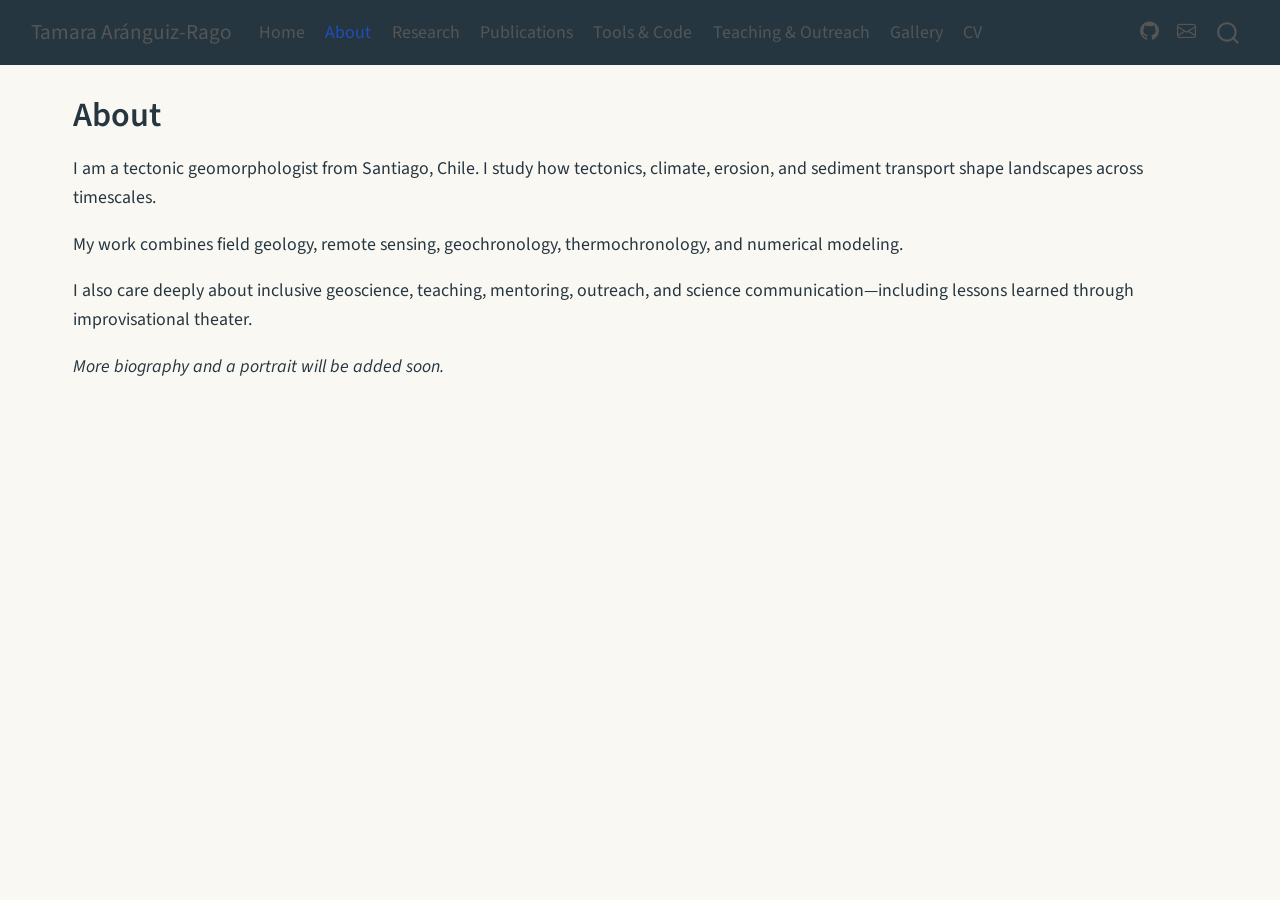
==== docs/about.html @ 6ccb10d1 "Publish Quarto site to docs" ====
<!DOCTYPE html>
<html xmlns="http://www.w3.org/1999/xhtml" lang="en" xml:lang="en"><head>

<meta charset="utf-8">
<meta name="generator" content="quarto-1.9.38">

<meta name="viewport" content="width=device-width, initial-scale=1.0, user-scalable=yes">


<title>About – Tamara Aránguiz-Rago</title>
<style>
/* Default styles provided by pandoc.
** See https://pandoc.org/MANUAL.html#variables-for-html for config info.
*/
code{white-space: pre-wrap;}
span.smallcaps{font-variant: small-caps;}
div.columns{display: flex; gap: min(4vw, 1.5em);}
div.column{flex: auto; overflow-x: auto;}
div.hanging-indent{margin-left: 1.5em; text-indent: -1.5em;}
ul.task-list{list-style: none;}
ul.task-list li input[type="checkbox"] {
  width: 0.8em;
  margin: 0 0.8em 0.2em -1em; /* quarto-specific, see https://github.com/quarto-dev/quarto-cli/issues/4556 */ 
  vertical-align: middle;
}
</style>


<script src="site_libs/quarto-nav/quarto-nav.js"></script>
<script src="site_libs/quarto-nav/headroom.min.js"></script>
<script src="site_libs/clipboard/clipboard.min.js"></script>
<script src="site_libs/quarto-search/autocomplete.umd.js"></script>
<script src="site_libs/quarto-search/fuse.min.js"></script>
<script src="site_libs/quarto-search/quarto-search.js"></script>
<meta name="quarto:offset" content="./">
<script src="site_libs/quarto-html/quarto.js" type="module"></script>
<script src="site_libs/quarto-html/tabsets/tabsets.js" type="module"></script>
<script src="site_libs/quarto-html/popper.min.js"></script>
<script src="site_libs/quarto-html/tippy.umd.min.js"></script>
<script src="site_libs/quarto-html/anchor.min.js"></script>
<link href="site_libs/quarto-html/tippy.css" rel="stylesheet">
<link href="site_libs/quarto-html/quarto-syntax-highlighting-15634bcf2e68342d4ad2dfa704d543f6.css" rel="stylesheet" id="quarto-text-highlighting-styles">
<script src="site_libs/bootstrap/bootstrap.min.js"></script>
<link href="site_libs/bootstrap/bootstrap-icons.css" rel="stylesheet">
<link href="site_libs/bootstrap/bootstrap-158031087360bce0ff56dc785ce39e06.min.css" rel="stylesheet" append-hash="true" id="quarto-bootstrap" data-mode="light">
<script id="quarto-search-options" type="application/json">{
  "location": "navbar",
  "copy-button": false,
  "collapse-after": 3,
  "panel-placement": "end",
  "type": "overlay",
  "limit": 50,
  "keyboard-shortcut": [
    "f",
    "/",
    "s"
  ],
  "show-item-context": false,
  "language": {
    "search-no-results-text": "No results",
    "search-matching-documents-text": "matching documents",
    "search-copy-link-title": "Copy link to search",
    "search-hide-matches-text": "Hide additional matches",
    "search-more-match-text": "more match in this document",
    "search-more-matches-text": "more matches in this document",
    "search-clear-button-title": "Clear",
    "search-text-placeholder": "",
    "search-detached-cancel-button-title": "Cancel",
    "search-submit-button-title": "Submit",
    "search-label": "Search"
  }
}</script>


<link rel="stylesheet" href="styles.css">
</head>

<body class="nav-fixed quarto-light">

<div id="quarto-search-results"></div>
  <header id="quarto-header" class="headroom fixed-top">
    <nav class="navbar navbar-expand-lg " data-bs-theme="dark">
      <div class="navbar-container container-fluid">
      <div class="navbar-brand-container mx-auto">
    <a class="navbar-brand" href="./index.html">
    <span class="navbar-title">Tamara Aránguiz-Rago</span>
    </a>
  </div>
            <div id="quarto-search" class="" title="Search"></div>
          <button class="navbar-toggler" type="button" data-bs-toggle="collapse" data-bs-target="#navbarCollapse" aria-controls="navbarCollapse" role="menu" aria-expanded="false" aria-label="Toggle navigation" onclick="if (window.quartoToggleHeadroom) { window.quartoToggleHeadroom(); }">
  <span class="navbar-toggler-icon"></span>
</button>
          <div class="collapse navbar-collapse" id="navbarCollapse">
            <ul class="navbar-nav navbar-nav-scroll me-auto">
  <li class="nav-item">
    <a class="nav-link" href="./index.html"> 
<span class="menu-text">Home</span></a>
  </li>  
  <li class="nav-item">
    <a class="nav-link active" href="./about.html" aria-current="page"> 
<span class="menu-text">About</span></a>
  </li>  
  <li class="nav-item">
    <a class="nav-link" href="./research.html"> 
<span class="menu-text">Research</span></a>
  </li>  
  <li class="nav-item">
    <a class="nav-link" href="./publications.html"> 
<span class="menu-text">Publications</span></a>
  </li>  
  <li class="nav-item">
    <a class="nav-link" href="./tools.html"> 
<span class="menu-text">Tools &amp; Code</span></a>
  </li>  
  <li class="nav-item">
    <a class="nav-link" href="./teaching-outreach.html"> 
<span class="menu-text">Teaching &amp; Outreach</span></a>
  </li>  
  <li class="nav-item">
    <a class="nav-link" href="./gallery.html"> 
<span class="menu-text">Gallery</span></a>
  </li>  
  <li class="nav-item">
    <a class="nav-link" href="./cv.html"> 
<span class="menu-text">CV</span></a>
  </li>  
</ul>
            <ul class="navbar-nav navbar-nav-scroll ms-auto">
  <li class="nav-item compact">
    <a class="nav-link" href="https://github.com/taranguiz"> <i class="bi bi-github" role="img" aria-label="GitHub">
</i> 
<span class="menu-text"></span></a>
  </li>  
  <li class="nav-item compact">
    <a class="nav-link" href="mailto:tarangui@uw.edu"> <i class="bi bi-envelope" role="img" aria-label="Email">
</i> 
<span class="menu-text"></span></a>
  </li>  
</ul>
          </div> <!-- /navcollapse -->
            <div class="quarto-navbar-tools">
</div>
      </div> <!-- /container-fluid -->
    </nav>
</header>
<!-- content -->
<div id="quarto-content" class="quarto-container page-columns page-rows-contents page-layout-full page-navbar">
<!-- sidebar -->
<!-- margin-sidebar -->
    <div id="quarto-margin-sidebar" class="sidebar margin-sidebar zindex-bottom">
        
    </div>
<!-- main -->
<main class="content column-page" id="quarto-document-content">

<header id="title-block-header" class="quarto-title-block default">
<div class="quarto-title">
<h1 class="title">About</h1>
</div>



<div class="quarto-title-meta column-page">

    
  
    
  </div>
  


</header>


<p>I am a tectonic geomorphologist from Santiago, Chile. I study how tectonics, climate, erosion, and sediment transport shape landscapes across timescales.</p>
<p>My work combines field geology, remote sensing, geochronology, thermochronology, and numerical modeling.</p>
<p>I also care deeply about inclusive geoscience, teaching, mentoring, outreach, and science communication—including lessons learned through improvisational theater.</p>
<p><em>More biography and a portrait will be added soon.</em></p>



</main> <!-- /main -->
<script id="quarto-html-after-body" type="application/javascript">
  window.document.addEventListener("DOMContentLoaded", function (event) {
    const icon = "";
    const anchorJS = new window.AnchorJS();
    anchorJS.options = {
      placement: 'right',
      icon: icon
    };
    anchorJS.add('.anchored');
    const isCodeAnnotation = (el) => {
      for (const clz of el.classList) {
        if (clz.startsWith('code-annotation-')) {                     
          return true;
        }
      }
      return false;
    }
    const onCopySuccess = function(e) {
      // button target
      const button = e.trigger;
      // don't keep focus
      button.blur();
      // flash "checked"
      button.classList.add('code-copy-button-checked');
      var currentTitle = button.getAttribute("title");
      button.setAttribute("title", "Copied!");
      let tooltip;
      if (window.bootstrap) {
        button.setAttribute("data-bs-toggle", "tooltip");
        button.setAttribute("data-bs-placement", "left");
        button.setAttribute("data-bs-title", "Copied!");
        tooltip = new bootstrap.Tooltip(button, 
          { trigger: "manual", 
            customClass: "code-copy-button-tooltip",
            offset: [0, -8]});
        tooltip.show();    
      }
      setTimeout(function() {
        if (tooltip) {
          tooltip.hide();
          button.removeAttribute("data-bs-title");
          button.removeAttribute("data-bs-toggle");
          button.removeAttribute("data-bs-placement");
        }
        button.setAttribute("title", currentTitle);
        button.classList.remove('code-copy-button-checked');
      }, 1000);
      // clear code selection
      e.clearSelection();
    }
    const getTextToCopy = function(trigger) {
      const outerScaffold = trigger.parentElement.cloneNode(true);
      const codeEl = outerScaffold.querySelector('code');
      for (const childEl of codeEl.children) {
        if (isCodeAnnotation(childEl)) {
          childEl.remove();
        }
      }
      return codeEl.innerText;
    }
    const clipboard = new window.ClipboardJS('.code-copy-button:not([data-in-quarto-modal])', {
      text: getTextToCopy
    });
    clipboard.on('success', onCopySuccess);
    if (window.document.getElementById('quarto-embedded-source-code-modal')) {
      const clipboardModal = new window.ClipboardJS('.code-copy-button[data-in-quarto-modal]', {
        text: getTextToCopy,
        container: window.document.getElementById('quarto-embedded-source-code-modal')
      });
      clipboardModal.on('success', onCopySuccess);
    }
      var localhostRegex = new RegExp(/^(?:http|https):\/\/localhost\:?[0-9]*\//);
      var mailtoRegex = new RegExp(/^mailto:/);
        var filterRegex = new RegExp('/' + window.location.host + '/');
      var isInternal = (href) => {
          return filterRegex.test(href) || localhostRegex.test(href) || mailtoRegex.test(href);
      }
      // Inspect non-navigation links and adorn them if external
     var links = window.document.querySelectorAll('a[href]:not(.nav-link):not(.navbar-brand):not(.toc-action):not(.sidebar-link):not(.sidebar-item-toggle):not(.pagination-link):not(.no-external):not([aria-hidden]):not(.dropdown-item):not(.quarto-navigation-tool):not(.about-link)');
      for (var i=0; i<links.length; i++) {
        const link = links[i];
        if (!isInternal(link.href)) {
          // undo the damage that might have been done by quarto-nav.js in the case of
          // links that we want to consider external
          if (link.dataset.originalHref !== undefined) {
            link.href = link.dataset.originalHref;
          }
        }
      }
    function tippyHover(el, contentFn, onTriggerFn, onUntriggerFn) {
      const config = {
        allowHTML: true,
        maxWidth: 500,
        delay: 100,
        arrow: false,
        appendTo: function(el) {
            return el.parentElement;
        },
        interactive: true,
        interactiveBorder: 10,
        theme: 'quarto',
        placement: 'bottom-start',
      };
      if (contentFn) {
        config.content = contentFn;
      }
      if (onTriggerFn) {
        config.onTrigger = onTriggerFn;
      }
      if (onUntriggerFn) {
        config.onUntrigger = onUntriggerFn;
      }
      window.tippy(el, config); 
    }
    const noterefs = window.document.querySelectorAll('a[role="doc-noteref"]');
    for (var i=0; i<noterefs.length; i++) {
      const ref = noterefs[i];
      tippyHover(ref, function() {
        // use id or data attribute instead here
        let href = ref.getAttribute('data-footnote-href') || ref.getAttribute('href');
        try { href = new URL(href).hash; } catch {}
        const id = href.replace(/^#\/?/, "");
        const note = window.document.getElementById(id);
        if (note) {
          return note.innerHTML;
        } else {
          return "";
        }
      });
    }
    const xrefs = window.document.querySelectorAll('a.quarto-xref');
    const processXRef = (id, note) => {
      // Strip column container classes
      const stripColumnClz = (el) => {
        el.classList.remove("page-full", "page-columns");
        if (el.children) {
          for (const child of el.children) {
            stripColumnClz(child);
          }
        }
      }
      stripColumnClz(note)
      if (id === null || id.startsWith('sec-')) {
        // Special case sections, only their first couple elements
        const container = document.createElement("div");
        if (note.children && note.children.length > 2) {
          container.appendChild(note.children[0].cloneNode(true));
          for (let i = 1; i < note.children.length; i++) {
            const child = note.children[i];
            if (child.tagName === "P" && child.innerText === "") {
              continue;
            } else {
              container.appendChild(child.cloneNode(true));
              break;
            }
          }
          if (window.Quarto?.typesetMath) {
            window.Quarto.typesetMath(container);
          }
          return container.innerHTML
        } else {
          if (window.Quarto?.typesetMath) {
            window.Quarto.typesetMath(note);
          }
          return note.innerHTML;
        }
      } else {
        // Remove any anchor links if they are present
        const anchorLink = note.querySelector('a.anchorjs-link');
        if (anchorLink) {
          anchorLink.remove();
        }
        if (window.Quarto?.typesetMath) {
          window.Quarto.typesetMath(note);
        }
        if (note.classList.contains("callout")) {
          return note.outerHTML;
        } else {
          return note.innerHTML;
        }
      }
    }
    for (var i=0; i<xrefs.length; i++) {
      const xref = xrefs[i];
      tippyHover(xref, undefined, function(instance) {
        instance.disable();
        let url = xref.getAttribute('href');
        let hash = undefined; 
        if (url.startsWith('#')) {
          hash = url;
        } else {
          try { hash = new URL(url).hash; } catch {}
        }
        if (hash) {
          const id = hash.replace(/^#\/?/, "");
          const note = window.document.getElementById(id);
          if (note !== null) {
            try {
              const html = processXRef(id, note.cloneNode(true));
              instance.setContent(html);
            } finally {
              instance.enable();
              instance.show();
            }
          } else {
            // See if we can fetch this
            fetch(url.split('#')[0])
            .then(res => res.text())
            .then(html => {
              const parser = new DOMParser();
              const htmlDoc = parser.parseFromString(html, "text/html");
              const note = htmlDoc.getElementById(id);
              if (note !== null) {
                const html = processXRef(id, note);
                instance.setContent(html);
              } 
            }).finally(() => {
              instance.enable();
              instance.show();
            });
          }
        } else {
          // See if we can fetch a full url (with no hash to target)
          // This is a special case and we should probably do some content thinning / targeting
          fetch(url)
          .then(res => res.text())
          .then(html => {
            const parser = new DOMParser();
            const htmlDoc = parser.parseFromString(html, "text/html");
            const note = htmlDoc.querySelector('main.content');
            if (note !== null) {
              // This should only happen for chapter cross references
              // (since there is no id in the URL)
              // remove the first header
              if (note.children.length > 0 && note.children[0].tagName === "HEADER") {
                note.children[0].remove();
              }
              const html = processXRef(null, note);
              instance.setContent(html);
            } 
          }).finally(() => {
            instance.enable();
            instance.show();
          });
        }
      }, function(instance) {
      });
    }
        let selectedAnnoteEl;
        const selectorForAnnotation = ( cell, annotation) => {
          let cellAttr = 'data-code-cell="' + cell + '"';
          let lineAttr = 'data-code-annotation="' +  annotation + '"';
          const selector = 'span[' + cellAttr + '][' + lineAttr + ']';
          return selector;
        }
        const selectCodeLines = (annoteEl) => {
          const doc = window.document;
          const targetCell = annoteEl.getAttribute("data-target-cell");
          const targetAnnotation = annoteEl.getAttribute("data-target-annotation");
          const annoteSpan = window.document.querySelector(selectorForAnnotation(targetCell, targetAnnotation));
          const lines = annoteSpan.getAttribute("data-code-lines").split(",");
          const lineIds = lines.map((line) => {
            return targetCell + "-" + line;
          })
          let top = null;
          let height = null;
          let parent = null;
          if (lineIds.length > 0) {
              //compute the position of the single el (top and bottom and make a div)
              const el = window.document.getElementById(lineIds[0]);
              top = el.offsetTop;
              height = el.offsetHeight;
              parent = el.parentElement.parentElement;
            if (lineIds.length > 1) {
              const lastEl = window.document.getElementById(lineIds[lineIds.length - 1]);
              const bottom = lastEl.offsetTop + lastEl.offsetHeight;
              height = bottom - top;
            }
            if (top !== null && height !== null && parent !== null) {
              // cook up a div (if necessary) and position it 
              let div = window.document.getElementById("code-annotation-line-highlight");
              if (div === null) {
                div = window.document.createElement("div");
                div.setAttribute("id", "code-annotation-line-highlight");
                div.style.position = 'absolute';
                parent.appendChild(div);
              }
              div.style.top = top - 2 + "px";
              div.style.height = height + 4 + "px";
              div.style.left = 0;
              let gutterDiv = window.document.getElementById("code-annotation-line-highlight-gutter");
              if (gutterDiv === null) {
                gutterDiv = window.document.createElement("div");
                gutterDiv.setAttribute("id", "code-annotation-line-highlight-gutter");
                gutterDiv.style.position = 'absolute';
                const codeCell = window.document.getElementById(targetCell);
                const gutter = codeCell.querySelector('.code-annotation-gutter');
                gutter.appendChild(gutterDiv);
              }
              gutterDiv.style.top = top - 2 + "px";
              gutterDiv.style.height = height + 4 + "px";
            }
            selectedAnnoteEl = annoteEl;
          }
        };
        const unselectCodeLines = () => {
          const elementsIds = ["code-annotation-line-highlight", "code-annotation-line-highlight-gutter"];
          elementsIds.forEach((elId) => {
            const div = window.document.getElementById(elId);
            if (div) {
              div.remove();
            }
          });
          selectedAnnoteEl = undefined;
        };
          // Handle positioning of the toggle
      window.addEventListener(
        "resize",
        throttle(() => {
          elRect = undefined;
          if (selectedAnnoteEl) {
            selectCodeLines(selectedAnnoteEl);
          }
        }, 10)
      );
      function throttle(fn, ms) {
      let throttle = false;
      let timer;
        return (...args) => {
          if(!throttle) { // first call gets through
              fn.apply(this, args);
              throttle = true;
          } else { // all the others get throttled
              if(timer) clearTimeout(timer); // cancel #2
              timer = setTimeout(() => {
                fn.apply(this, args);
                timer = throttle = false;
              }, ms);
          }
        };
      }
        // Attach click handler to the DT
        const annoteDls = window.document.querySelectorAll('dt[data-target-cell]');
        for (const annoteDlNode of annoteDls) {
          annoteDlNode.addEventListener('click', (event) => {
            const clickedEl = event.target;
            if (clickedEl !== selectedAnnoteEl) {
              unselectCodeLines();
              const activeEl = window.document.querySelector('dt[data-target-cell].code-annotation-active');
              if (activeEl) {
                activeEl.classList.remove('code-annotation-active');
              }
              selectCodeLines(clickedEl);
              clickedEl.classList.add('code-annotation-active');
            } else {
              // Unselect the line
              unselectCodeLines();
              clickedEl.classList.remove('code-annotation-active');
            }
          });
        }
    const findCites = (el) => {
      const parentEl = el.parentElement;
      if (parentEl) {
        const cites = parentEl.dataset.cites;
        if (cites) {
          return {
            el,
            cites: cites.split(' ')
          };
        } else {
          return findCites(el.parentElement)
        }
      } else {
        return undefined;
      }
    };
    var bibliorefs = window.document.querySelectorAll('a[role="doc-biblioref"]');
    for (var i=0; i<bibliorefs.length; i++) {
      const ref = bibliorefs[i];
      const citeInfo = findCites(ref);
      if (citeInfo) {
        tippyHover(citeInfo.el, function() {
          var popup = window.document.createElement('div');
          citeInfo.cites.forEach(function(cite) {
            var citeDiv = window.document.createElement('div');
            citeDiv.classList.add('hanging-indent');
            citeDiv.classList.add('csl-entry');
            var biblioDiv = window.document.getElementById('ref-' + cite);
            if (biblioDiv) {
              citeDiv.innerHTML = biblioDiv.innerHTML;
            }
            popup.appendChild(citeDiv);
          });
          return popup.innerHTML;
        });
      }
    }
  });
  </script>
</div> <!-- /content -->




</body></html>
---- docs/site_libs/quarto-html/tippy.css ----
.tippy-box[data-animation=fade][data-state=hidden]{opacity:0}[data-tippy-root]{max-width:calc(100vw - 10px)}.tippy-box{position:relative;background-color:#333;color:#fff;border-radius:4px;font-size:14px;line-height:1.4;white-space:normal;outline:0;transition-property:transform,visibility,opacity}.tippy-box[data-placement^=top]>.tippy-arrow{bottom:0}.tippy-box[data-placement^=top]>.tippy-arrow:before{bottom:-7px;left:0;border-width:8px 8px 0;border-top-color:initial;transform-origin:center top}.tippy-box[data-placement^=bottom]>.tippy-arrow{top:0}.tippy-box[data-placement^=bottom]>.tippy-arrow:before{top:-7px;left:0;border-width:0 8px 8px;border-bottom-color:initial;transform-origin:center bottom}.tippy-box[data-placement^=left]>.tippy-arrow{right:0}.tippy-box[data-placement^=left]>.tippy-arrow:before{border-width:8px 0 8px 8px;border-left-color:initial;right:-7px;transform-origin:center left}.tippy-box[data-placement^=right]>.tippy-arrow{left:0}.tippy-box[data-placement^=right]>.tippy-arrow:before{left:-7px;border-width:8px 8px 8px 0;border-right-color:initial;transform-origin:center right}.tippy-box[data-inertia][data-state=visible]{transition-timing-function:cubic-bezier(.54,1.5,.38,1.11)}.tippy-arrow{width:16px;height:16px;color:#333}.tippy-arrow:before{content:"";position:absolute;border-color:transparent;border-style:solid}.tippy-content{position:relative;padding:5px 9px;z-index:1}
---- docs/site_libs/quarto-html/quarto-syntax-highlighting-15634bcf2e68342d4ad2dfa704d543f6.css ----
/* quarto syntax highlight colors */
:root {
  --quarto-hl-ot-color: #003B4F;
  --quarto-hl-at-color: #657422;
  --quarto-hl-ss-color: #20794D;
  --quarto-hl-an-color: #5E5E5E;
  --quarto-hl-fu-color: #4758AB;
  --quarto-hl-st-color: #20794D;
  --quarto-hl-cf-color: #003B4F;
  --quarto-hl-op-color: #5E5E5E;
  --quarto-hl-er-color: #AD0000;
  --quarto-hl-bn-color: #AD0000;
  --quarto-hl-al-color: #AD0000;
  --quarto-hl-va-color: #111111;
  --quarto-hl-bu-color: inherit;
  --quarto-hl-ex-color: inherit;
  --quarto-hl-pp-color: #AD0000;
  --quarto-hl-in-color: #5E5E5E;
  --quarto-hl-vs-color: #20794D;
  --quarto-hl-wa-color: #5E5E5E;
  --quarto-hl-do-color: #5E5E5E;
  --quarto-hl-im-color: #00769E;
  --quarto-hl-ch-color: #20794D;
  --quarto-hl-dt-color: #AD0000;
  --quarto-hl-fl-color: #AD0000;
  --quarto-hl-co-color: #5E5E5E;
  --quarto-hl-cv-color: #5E5E5E;
  --quarto-hl-cn-color: #8f5902;
  --quarto-hl-sc-color: #5E5E5E;
  --quarto-hl-dv-color: #AD0000;
  --quarto-hl-kw-color: #003B4F;
}

/* other quarto variables */
:root {
  --quarto-font-monospace: SFMono-Regular, Menlo, Monaco, Consolas, "Liberation Mono", "Courier New", monospace;
}

/* syntax highlight based on Pandoc's rules */
pre > code.sourceCode > span {
  color: #003B4F;
}

code.sourceCode > span {
  color: #003B4F;
}

div.sourceCode,
div.sourceCode pre.sourceCode {
  color: #003B4F;
}

/* Normal */
code span {
  color: #003B4F;
}

/* Alert */
code span.al {
  color: #AD0000;
  font-style: inherit;
}

/* Annotation */
code span.an {
  color: #5E5E5E;
  font-style: inherit;
}

/* Attribute */
code span.at {
  color: #657422;
  font-style: inherit;
}

/* BaseN */
code span.bn {
  color: #AD0000;
  font-style: inherit;
}

/* BuiltIn */
code span.bu {
  font-style: inherit;
}

/* ControlFlow */
code span.cf {
  color: #003B4F;
  font-weight: bold;
  font-style: inherit;
}

/* Char */
code span.ch {
  color: #20794D;
  font-style: inherit;
}

/* Constant */
code span.cn {
  color: #8f5902;
  font-style: inherit;
}

/* Comment */
code span.co {
  color: #5E5E5E;
  font-style: inherit;
}

/* CommentVar */
code span.cv {
  color: #5E5E5E;
  font-style: italic;
}

/* Documentation */
code span.do {
  color: #5E5E5E;
  font-style: italic;
}

/* DataType */
code span.dt {
  color: #AD0000;
  font-style: inherit;
}

/* DecVal */
code span.dv {
  color: #AD0000;
  font-style: inherit;
}

/* Error */
code span.er {
  color: #AD0000;
  font-style: inherit;
}

/* Extension */
code span.ex {
  font-style: inherit;
}

/* Float */
code span.fl {
  color: #AD0000;
  font-style: inherit;
}

/* Function */
code span.fu {
  color: #4758AB;
  font-style: inherit;
}

/* Import */
code span.im {
  color: #00769E;
  font-style: inherit;
}

/* Information */
code span.in {
  color: #5E5E5E;
  font-style: inherit;
}

/* Keyword */
code span.kw {
  color: #003B4F;
  font-weight: bold;
  font-style: inherit;
}

/* Operator */
code span.op {
  color: #5E5E5E;
  font-style: inherit;
}

/* Other */
code span.ot {
  color: #003B4F;
  font-style: inherit;
}

/* Preprocessor */
code span.pp {
  color: #AD0000;
  font-style: inherit;
}

/* SpecialChar */
code span.sc {
  color: #5E5E5E;
  font-style: inherit;
}

/* SpecialString */
code span.ss {
  color: #20794D;
  font-style: inherit;
}

/* String */
code span.st {
  color: #20794D;
  font-style: inherit;
}

/* Variable */
code span.va {
  color: #111111;
  font-style: inherit;
}

/* VerbatimString */
code span.vs {
  color: #20794D;
  font-style: inherit;
}

/* Warning */
code span.wa {
  color: #5E5E5E;
  font-style: italic;
}

.prevent-inlining {
  content: "</";
}

/*# sourceMappingURL=f23921c56f73e400b49028c9186a1aa0.css.map */
---- docs/styles.css ----
:root {
    --off-white: #faf8f3;
    --ochre: #bd6f3a;
    --slate: #263640;
    --glacier: #4f879b;
    --sand: #eee3d3;
    --border: #d9d4ca;
  }
  
  body {
    background: var(--off-white);
    color: var(--slate);
    font-size: 1.05rem;
    line-height: 1.65;
  }
  
  .navbar {
    background: var(--slate);
  }
  
  h1,
  h2,
  h3 {
    color: var(--slate);
  }
  
  h2 {
    margin-top: 2.5rem;
  }
  
  .hero {
    padding: clamp(1.75rem, 5vw, 4rem);
    margin: 1rem 0 2.5rem;
    border-left: 0.4rem solid var(--ochre);
    border-radius: 0.25rem 1.25rem 1.25rem 0.25rem;
    background: linear-gradient(135deg, var(--sand), #f4eee5);
    font-size: 1.15rem;
  }
  
  .research-card {
    height: 100%;
    padding: 1.5rem;
    border: 1px solid var(--border);
    border-top: 0.3rem solid var(--glacier);
    border-radius: 0.75rem;
    background: #fff;
    box-shadow: 0 0.3rem 1rem rgb(38 54 64 / 8%);
  }
  
  .research-card h3 {
    margin-top: 0;
  }
  
  a {
    color: #326d83;
  }
  
  a:hover {
    color: var(--ochre);
  }
  
  @media (max-width: 768px) {
    .hero {
      padding: 1.5rem;
    }
  }
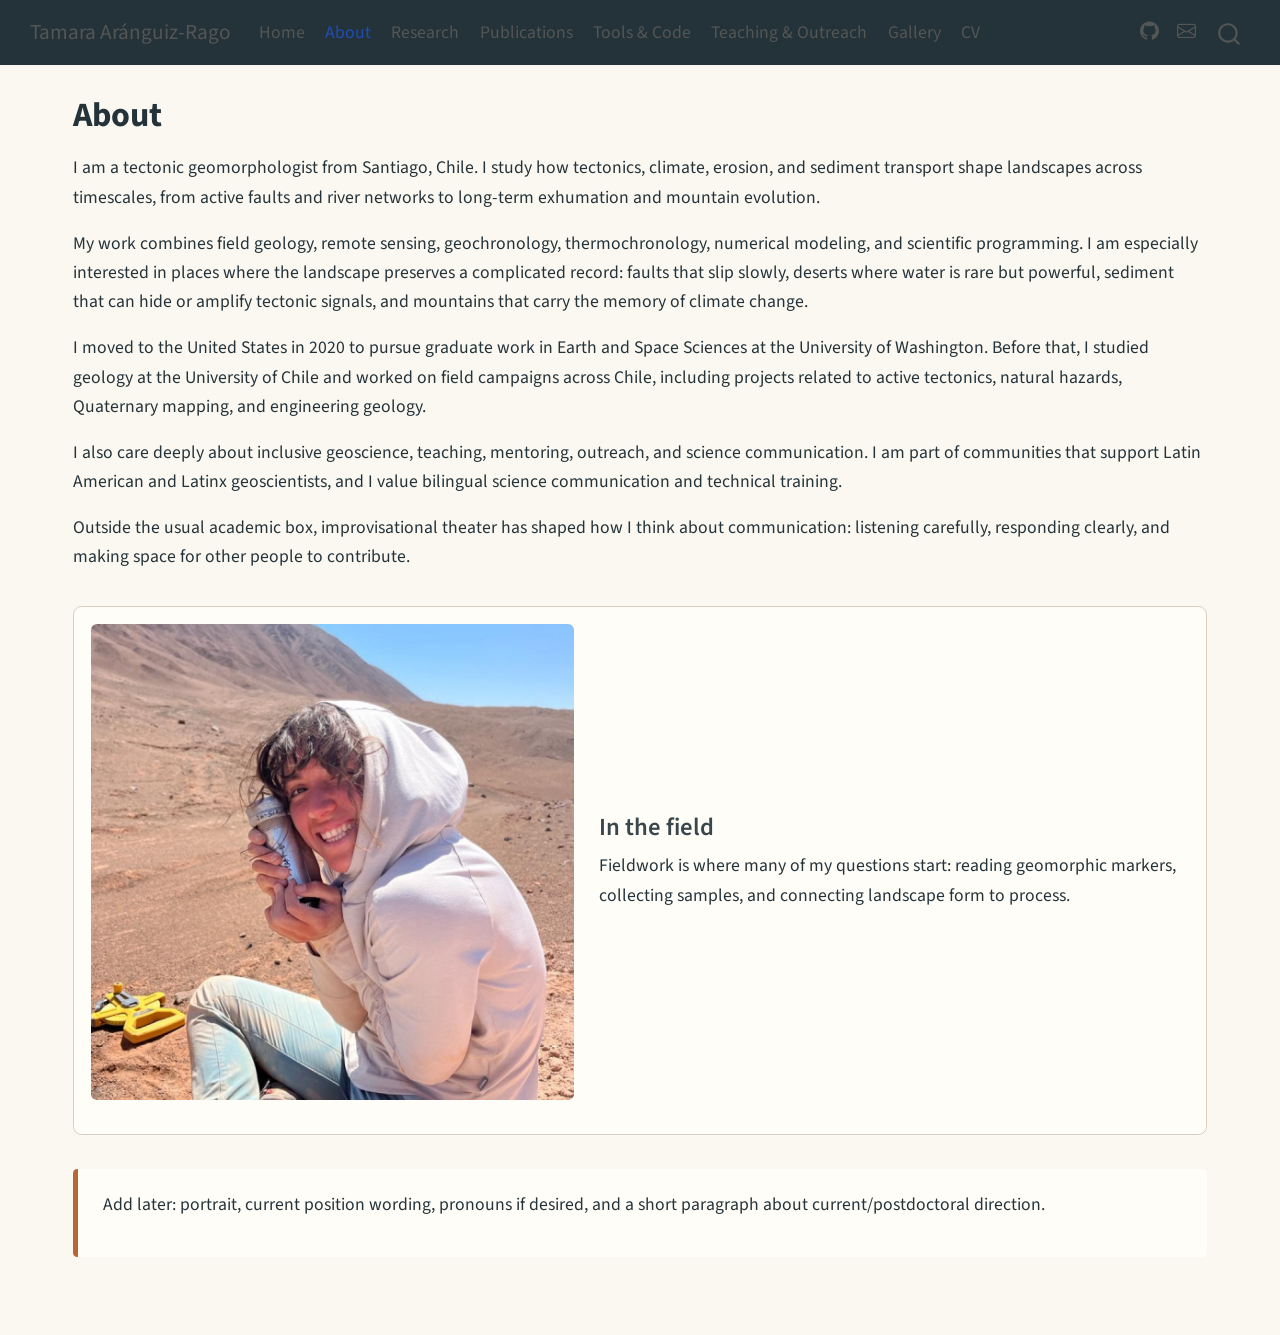
==== commit 2e9a64b8: "set up site with images" ====
--- a/docs/about.html
+++ b/docs/about.html
@@ -172,10 +172,23 @@
 </header>
 
 
-<p>I am a tectonic geomorphologist from Santiago, Chile. I study how tectonics, climate, erosion, and sediment transport shape landscapes across timescales.</p>
-<p>My work combines field geology, remote sensing, geochronology, thermochronology, and numerical modeling.</p>
-<p>I also care deeply about inclusive geoscience, teaching, mentoring, outreach, and science communication—including lessons learned through improvisational theater.</p>
-<p><em>More biography and a portrait will be added soon.</em></p>
+<p>I am a tectonic geomorphologist from Santiago, Chile. I study how tectonics, climate, erosion, and sediment transport shape landscapes across timescales, from active faults and river networks to long-term exhumation and mountain evolution.</p>
+<p>My work combines field geology, remote sensing, geochronology, thermochronology, numerical modeling, and scientific programming. I am especially interested in places where the landscape preserves a complicated record: faults that slip slowly, deserts where water is rare but powerful, sediment that can hide or amplify tectonic signals, and mountains that carry the memory of climate change.</p>
+<p>I moved to the United States in 2020 to pursue graduate work in Earth and Space Sciences at the University of Washington. Before that, I studied geology at the University of Chile and worked on field campaigns across Chile, including projects related to active tectonics, natural hazards, Quaternary mapping, and engineering geology.</p>
+<p>I also care deeply about inclusive geoscience, teaching, mentoring, outreach, and science communication. I am part of communities that support Latin American and Latinx geoscientists, and I value bilingual science communication and technical training.</p>
+<p>Outside the usual academic box, improvisational theater has shaped how I think about communication: listening carefully, responding clearly, and making space for other people to contribute.</p>
+<div class="feature-row">
+<div class="feature-image">
+<p><img src="assets/img/web/osl_salar_grande_2023.jpg" class="img-fluid" alt="Tamara holding an OSL sample tube during fieldwork in the Atacama Desert"></p>
+</div>
+<section id="in-the-field" class="level3 feature-copy">
+<h3 class="anchored" data-anchor-id="in-the-field">In the field</h3>
+<p>Fieldwork is where many of my questions start: reading geomorphic markers, collecting samples, and connecting landscape form to process.</p>
+</section>
+</div>
+<div class="note-box">
+<p>Add later: portrait, current position wording, pronouns if desired, and a short paragraph about current/postdoctoral direction.</p>
+</div>
 
 
 
--- a/docs/styles.css
+++ b/docs/styles.css
@@ -1,66 +1,193 @@
 :root {
-    --off-white: #faf8f3;
-    --ochre: #bd6f3a;
-    --slate: #263640;
-    --glacier: #4f879b;
-    --sand: #eee3d3;
-    --border: #d9d4ca;
+  --off-white: #fbf8f1;
+  --paper: #fffdf8;
+  --ochre: #b86734;
+  --clay: #7a4c3a;
+  --slate: #24333a;
+  --glacier: #437d8f;
+  --moss: #5e6f58;
+  --sand: #eadcc7;
+  --border: #d8cdbf;
+}
+
+body {
+  background: var(--off-white);
+  color: var(--slate);
+  font-size: 1.04rem;
+  line-height: 1.65;
+}
+
+.navbar {
+  background: var(--slate);
+}
+
+h1,
+h2,
+h3 {
+  color: var(--slate);
+}
+
+h2 {
+  margin-top: 2.5rem;
+}
+
+a {
+  color: #2f6f83;
+}
+
+a:hover {
+  color: var(--ochre);
+}
+
+.quarto-title-block .title {
+  font-weight: 700;
+}
+
+.home-hero {
+  min-height: 28rem;
+  display: flex;
+  align-items: end;
+  margin: 0.5rem 0 1.25rem;
+  padding: clamp(1.5rem, 5vw, 4rem);
+  border-radius: 0.5rem;
+  background:
+    linear-gradient(90deg, rgb(24 38 43 / 88%), rgb(24 38 43 / 58%), rgb(24 38 43 / 15%)),
+    url("assets/img/web/salar_grande_fault.jpg") center / cover;
+  color: #fff;
+}
+
+.hero-copy {
+  max-width: 48rem;
+}
+
+.hero-copy h2 {
+  margin: 0 0 1rem;
+  color: #fff;
+  font-size: clamp(2rem, 5vw, 4rem);
+  line-height: 1.05;
+}
+
+.hero-copy p {
+  max-width: 42rem;
+  font-size: 1.12rem;
+}
+
+.hero-copy .btn {
+  margin: 0.75rem 0.5rem 0 0;
+  border-radius: 0.25rem;
+}
+
+.hero-copy .btn-primary {
+  border-color: var(--ochre);
+  background: var(--ochre);
+}
+
+.caption {
+  max-width: 72rem;
+  margin: -0.5rem 0 1.5rem;
+  color: #657176;
+  font-size: 0.9rem;
+}
+
+.intro-strip,
+.research-feature,
+.note-box {
+  padding: 1.25rem 1.5rem;
+  border-left: 0.35rem solid var(--ochre);
+  border-radius: 0.25rem;
+  background: var(--paper);
+}
+
+.research-card,
+.info-card,
+.publication-card,
+.gallery-placeholder {
+  overflow: hidden;
+  height: 100%;
+  padding: 1.25rem;
+  border: 1px solid var(--border);
+  border-top: 0.3rem solid var(--glacier);
+  border-radius: 0.5rem;
+  background: var(--paper);
+  box-shadow: 0 0.3rem 1rem rgb(36 51 58 / 7%);
+}
+
+.card-image,
+.gallery-image {
+  width: calc(100% + 2.5rem);
+  max-width: none;
+  height: 13rem;
+  margin: -1.25rem -1.25rem 1rem;
+  object-fit: cover;
+  display: block;
+}
+
+.gallery-image {
+  height: 15rem;
+}
+
+.research-card h3,
+.info-card h3,
+.publication-card h3,
+.gallery-placeholder h3 {
+  margin-top: 0;
+}
+
+.method-list,
+.task-list {
+  padding: 1rem 1.25rem;
+  border: 1px solid var(--border);
+  border-radius: 0.5rem;
+  background: #f3f7f4;
+}
+
+.gallery-grid {
+  display: grid;
+  grid-template-columns: repeat(2, minmax(0, 1fr));
+  gap: 1rem;
+}
+
+.feature-row {
+  display: grid;
+  grid-template-columns: minmax(0, 0.9fr) minmax(0, 1.1fr);
+  gap: 1.5rem;
+  align-items: center;
+  margin: 2rem 0;
+  padding: 1rem;
+  border: 1px solid var(--border);
+  border-radius: 0.5rem;
+  background: var(--paper);
+}
+
+.feature-image img {
+  width: 100%;
+  max-height: 28rem;
+  object-fit: cover;
+  border-radius: 0.35rem;
+}
+
+.feature-copy h3 {
+  margin-top: 0;
+}
+
+@media (max-width: 768px) {
+  .home-hero {
+    min-height: 32rem;
+    padding: 1.25rem;
+    background:
+      linear-gradient(0deg, rgb(24 38 43 / 90%), rgb(24 38 43 / 35%)),
+      url("assets/img/web/salar_grande_fault.jpg") center / cover;
   }
-  
-  body {
-    background: var(--off-white);
-    color: var(--slate);
-    font-size: 1.05rem;
-    line-height: 1.65;
+
+  .hero-copy h2 {
+    font-size: 2.15rem;
   }
-  
-  .navbar {
-    background: var(--slate);
+
+  .gallery-grid {
+    grid-template-columns: 1fr;
   }
-  
-  h1,
-  h2,
-  h3 {
-    color: var(--slate);
+
+  .feature-row {
+    grid-template-columns: 1fr;
   }
-  
-  h2 {
-    margin-top: 2.5rem;
-  }
-  
-  .hero {
-    padding: clamp(1.75rem, 5vw, 4rem);
-    margin: 1rem 0 2.5rem;
-    border-left: 0.4rem solid var(--ochre);
-    border-radius: 0.25rem 1.25rem 1.25rem 0.25rem;
-    background: linear-gradient(135deg, var(--sand), #f4eee5);
-    font-size: 1.15rem;
-  }
-  
-  .research-card {
-    height: 100%;
-    padding: 1.5rem;
-    border: 1px solid var(--border);
-    border-top: 0.3rem solid var(--glacier);
-    border-radius: 0.75rem;
-    background: #fff;
-    box-shadow: 0 0.3rem 1rem rgb(38 54 64 / 8%);
-  }
-  
-  .research-card h3 {
-    margin-top: 0;
-  }
-  
-  a {
-    color: #326d83;
-  }
-  
-  a:hover {
-    color: var(--ochre);
-  }
-  
-  @media (max-width: 768px) {
-    .hero {
-      padding: 1.5rem;
-    }
-  }
+}
